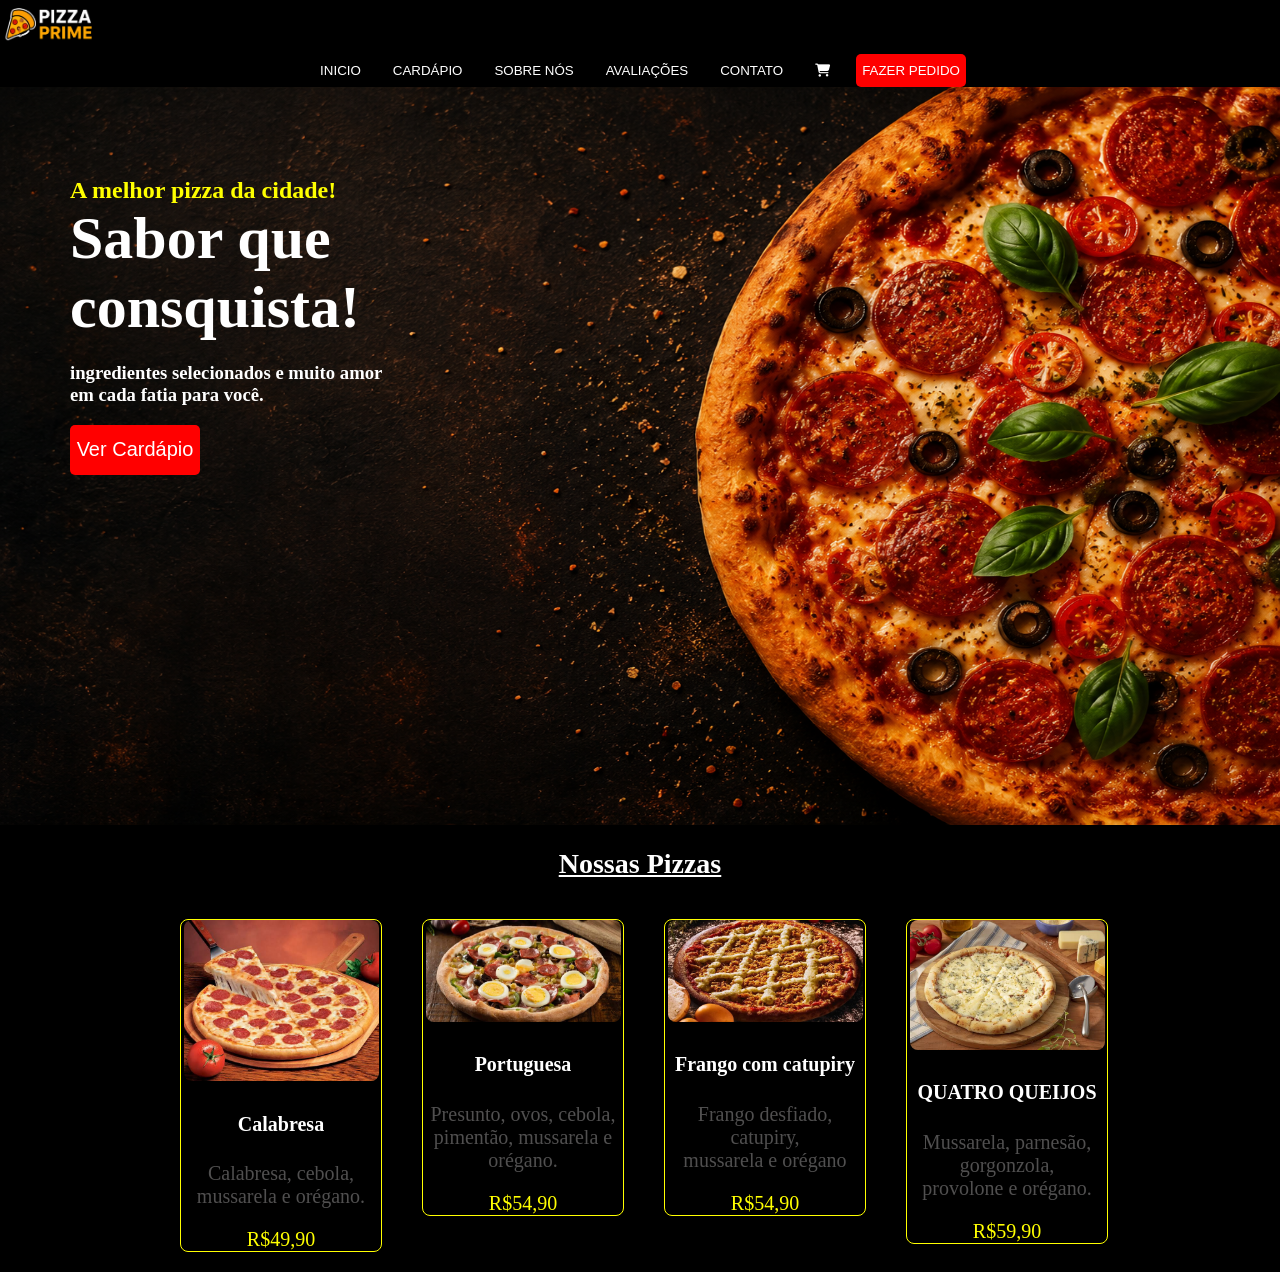
==== index.html @ d392f835 "Rename inicio.html to index.html" ====
<!doctype html>
<html lang="Pt-Br">
  <head>
    <meta charset="UTF-8" />
    <meta name="viewport" content="width=device-width, initial-scale=1.0" />
    <title>Pizza Prime</title>
    <link rel="stylesheet" href="inicio.css" />
    <link
      rel="stylesheet"
      href="https://cdnjs.cloudflare.com/ajax/libs/font-awesome/6.7.2/css/all.min.css"
    />
  </head>

  <body>
    <header>
      <img class="logo_pizza" src="pizza_logo.png" width="100px" alt="logo" />
      <div class="botoes">
        <button><a href="inicio.html">INICIO</a></button>
        <button><a href="cardapio.html">CARDÁPIO</a></button>
        <button><a href="sobrenos.html">SOBRE NÓS</a></button>
        <button><a href="avaliacoes.html">AVALIAÇÕES</a></button>
        <button><a href="contato.html">CONTATO</a></button>
        <button class="">
          <a href="#"><i class="fa-solid fa-cart-shopping"></i></a>
        </button>
        <button id="btn_pedido">
          <a id="fazer_pedido" href="">FAZER PEDIDO</a>
        </button>
      </div>
    </header>

    <nav class="nav_banner">
      <div id="textos_banner">
        <h1 id="titulo_banner">
          <mark style="color: yellow; background-color: transparent">
            A melhor pizza da cidade!</mark
          ><br />
          <span
            >Sabor que <br />
            consquista!</span
          >
        </h1>
        <h3>
          ingredientes selecionados e muito amor <br />
          em cada fatia para você.
        </h3>
        <div>
          <button class="btn_Banner">
            <a href="cardapio.html">Ver Cardápio</a>
          </button>
        </div>
      </div>

      <img src="42e05af4-6553-4121-8620-4ac8bafa769c.png" alt="" />
    </nav>
    <h1 class="nav_Pizzas">Nossas Pizzas</h1>
    <nav class="pizzas">
      <div class="div_pizzas_cards">
        <div class="card1">
          <img class="pizza_calabresa" src="pizza.calabresa.jpg" alt="" />
          <h4>Calabresa</h4>
          <p>Calabresa, cebola, mussarela e orégano.</p>
          <span>R$49,90</span>
        </div>

        <div class="card2">
          <img class="pizza_portuguesa" src="pizza.portuguesa.jpg" alt="" />
          <h4>Portuguesa</h4>
          <p>
            Presunto, ovos, cebola, <br />
            pimentão, mussarela e orégano.
          </p>
          <span>R$54,90</span>

        </div>

        <div class="card3">
          <img class="pizza_frangocomcatupiry" src="frango.com.catupiry.jpg" alt="">
          <h4>Frango com catupiry</h4>
          <p>
            Frango desfiado, catupiry, <br />
            mussarela e orégano
          </p>
          <span>R$54,90</span>
        </div>

        <div class="card4">
          <img
            class="pizza_quatroqueijos"
            src="pizza.quatroqueijos.jpg"
            alt=""
          />
          <h4>QUATRO QUEIJOS</h4>
          <p>
            Mussarela, parnesão, gorgonzola, <br />
            provolone e orégano.
          </p>
          <span>R$59,90</span>
        </div>
      </div>
    </nav>
  </body>
</html>
---- inicio.css ----
body {
  margin: 0px;
  padding: 0px;
  background-color: black;
}

@media screen and (max-width: 1366px) {
  .botoes {
    text-align: center;
    justify-content: center;
    display: grid;
    gap: 20px;
  }

  a {
    text-decoration: none;
    color: white;
  }
}

button {
  background-color: black;
  color: white;
  border: none;
  cursor: pointer;
  flex-direction: row;
}

.botoes {
  display: flex;
}

.logo_pizza {
  border-radius: 8px;
}

header {
  background-color: black;
}

.menu {
  background: transparent;
  border: none;
  color: white;
  font-size: 28px;
  transition: 0.3s;
  cursor: pointer;
}

.menu:hover {
  color: red;
}

#btn_pedido {
  background-color: red;
  height: 33px;
  border-radius: 5px;
}

#fazer_pedido:hover {
  color: white;
}

a:hover {
  color: red;
}

nav > img {
  background-image: url(42e05af4-6553-4121-8620-4ac8bafa769c.png);
  background-size: cover;
  background-position: center;
  background-repeat: no-repeat;

  width: 100%;
  height: 82vh;
}

#textos_banner {
  position: absolute;
  padding-left: 70px;
  padding-top: 70px;
}

#textos_banner > h3 {
  color: white;
}

#titulo_banner > span {
  color: white;
  font-size: 60px;
}

.btn_Banner {
  background-color: red;
  width: 130px;
  height: 50px;
  border-radius: 5px;
  font-size: 20px;
}

.btn_Banner:hover {
  color: white;
}

.nav_Pizzas {
  text-align: center;
  color: white;
  font-size: 28px;
  text-decoration: underline;
}

.div_pizzas_cards{
    padding-left: 160px;
}

.card1,
.card2,
.card3,
.card4  {
  border: 1px solid yellow;
  width: 200px;
  text-align: center;
  color: white;
  font-size: 20px;
  float: left;
  border-radius: 8px;
  margin: 20px;

}

.pizza_calabresa, .pizza_quatroqueijos, .pizza_frangocomcatupiry, .pizza_portuguesa{
  border-radius: 8px;
  width: 195px;
}


.card1 > p{
  color: rgb(80, 79, 79);
}


.card2 > p{
  color: rgb(80, 79, 79);
}


.card3 > p{
  color: rgb(80, 79, 79);
}


.card4 > p{
  color: rgb(80, 79, 79);
}


.card1 > span{
  color: yellow;
}
.card2 > span{
  color: yellow;
}
.card3 > span{
  color: yellow;
}
.card4 > span{
  color: yellow;
}
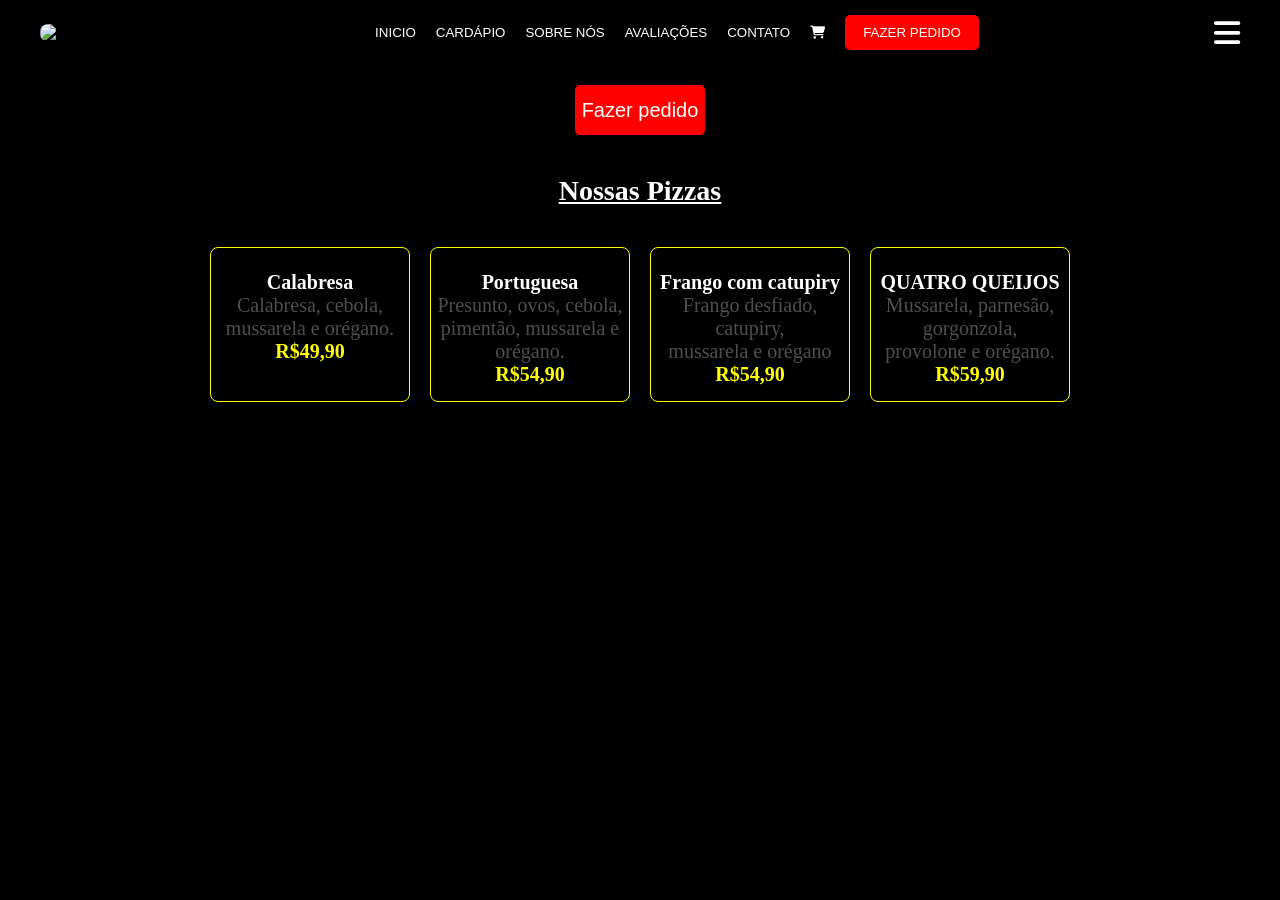
==== commit b5198031: "Add files via upload" ====
--- a/index.html
+++ b/index.html
@@ -13,7 +13,7 @@
 
   <body>
     <header>
-      <img class="logo_pizza" src="pizza_logo.png" width="100px" alt="logo" />
+      <img class="logo_pizza" src="../imagens/pizza_logo.png" width="100px" alt="logo" />
       <div class="botoes">
         <button><a href="inicio.html">INICIO</a></button>
         <button><a href="cardapio.html">CARDÁPIO</a></button>
@@ -27,44 +27,38 @@
           <a id="fazer_pedido" href="">FAZER PEDIDO</a>
         </button>
       </div>
+
+      <i class="fa-solid fa-bars menu-hamburguer"></i>
     </header>
 
     <nav class="nav_banner">
       <div id="textos_banner">
-        <h1 id="titulo_banner">
-          <mark style="color: yellow; background-color: transparent">
-            A melhor pizza da cidade!</mark
-          ><br />
-          <span
-            >Sabor que <br />
-            consquista!</span
-          >
-        </h1>
-        <h3>
-          ingredientes selecionados e muito amor <br />
-          em cada fatia para você.
-        </h3>
+       
         <div>
-          <button class="btn_Banner">
-            <a href="cardapio.html">Ver Cardápio</a>
-          </button>
+         
         </div>
       </div>
+ 
+      <div class="banner">
+              <img class="img" src="imagens/fundo_saborqueconquista.png" alt="" />
+      <button class="btn_Banner"><a href="">Fazer pedido</a></button>
+      </div>
 
-      <img src="42e05af4-6553-4121-8620-4ac8bafa769c.png" alt="" />
+
+     
     </nav>
     <h1 class="nav_Pizzas">Nossas Pizzas</h1>
     <nav class="pizzas">
       <div class="div_pizzas_cards">
         <div class="card1">
-          <img class="pizza_calabresa" src="pizza.calabresa.jpg" alt="" />
+          <img class="pizza_calabresa" src="../imagens/pizza.calabresa.jpg" alt="" />
           <h4>Calabresa</h4>
           <p>Calabresa, cebola, mussarela e orégano.</p>
           <span>R$49,90</span>
         </div>
 
         <div class="card2">
-          <img class="pizza_portuguesa" src="pizza.portuguesa.jpg" alt="" />
+          <img class="pizza_portuguesa" src="../imagens/pizza.portuguesa.jpg" alt="" />
           <h4>Portuguesa</h4>
           <p>
             Presunto, ovos, cebola, <br />
@@ -75,7 +69,7 @@
         </div>
 
         <div class="card3">
-          <img class="pizza_frangocomcatupiry" src="frango.com.catupiry.jpg" alt="">
+          <img class="pizza_frangocomcatupiry" src="../imagens/frango.com.catupiry.jpg" alt="">
           <h4>Frango com catupiry</h4>
           <p>
             Frango desfiado, catupiry, <br />
@@ -87,7 +81,7 @@
         <div class="card4">
           <img
             class="pizza_quatroqueijos"
-            src="pizza.quatroqueijos.jpg"
+            src="../imagens/pizza.quatroqueijos.jpg"
             alt=""
           />
           <h4>QUATRO QUEIJOS</h4>
@@ -101,3 +95,13 @@
     </nav>
   </body>
 </html>
+
+
+<script>
+  const menu = document.querySelector(".botoes");
+const botao = document.querySelector(".menu-hamburguer");
+
+botao.addEventListener("click", () => {
+    menu.classList.toggle("ativo");
+});
+</script>
--- a/inicio.css
+++ b/inicio.css
@@ -1,168 +1,187 @@
-body {
-  margin: 0px;
-  padding: 0px;
-  background-color: black;
+/* ===========================
+   RESET
+=========================== */
+
+* {
+    margin: 0;
+    padding: 0;
+    box-sizing: border-box;
 }
 
-@media screen and (max-width: 1366px) {
-  .botoes {
-    text-align: center;
-    justify-content: center;
-    display: grid;
+body {
+    background: black;
+}
+
+/* ===========================
+   HEADER
+=========================== */
+
+header {
+    background: black;
+    display: flex;
+    justify-content: space-between;
+    align-items: center;
+    padding: 15px 40px;
+}
+
+.logo_pizza {
+    border-radius: 8px;
+}
+
+.botoes {
+    display: flex;
+    align-items: center;
     gap: 20px;
-  }
-
-  a {
-    text-decoration: none;
-    color: white;
-  }
 }
 
 button {
-  background-color: black;
-  color: white;
-  border: none;
-  cursor: pointer;
-  flex-direction: row;
+    background: none;
+    border: none;
+    cursor: pointer;
 }
 
-.botoes {
-  display: flex;
+a {
+    text-decoration: none;
+    color: white;
+    transition: .3s;
 }
 
-.logo_pizza {
-  border-radius: 8px;
-}
-
-header {
-  background-color: black;
-}
-
-.menu {
-  background: transparent;
-  border: none;
-  color: white;
-  font-size: 28px;
-  transition: 0.3s;
-  cursor: pointer;
-}
-
-.menu:hover {
-  color: red;
+a:hover {
+    color: red;
 }
 
 #btn_pedido {
-  background-color: red;
-  height: 33px;
-  border-radius: 5px;
+    background: red;
+    border-radius: 5px;
+    padding: 10px 18px;
 }
 
 #fazer_pedido:hover {
-  color: white;
+    color: white;
 }
 
-a:hover {
-  color: red;
+/* ===========================
+   MENU HAMBÚRGUER
+=========================== */
+
+.menu-hamburguer {
+    display: none;
+    font-size: 30px;
+    color: white;
+    cursor: pointer;
 }
 
-nav > img {
-  background-image: url(42e05af4-6553-4121-8620-4ac8bafa769c.png);
-  background-size: cover;
-  background-position: center;
-  background-repeat: no-repeat;
+/* ===========================
+   BANNER
+=========================== */
 
-  width: 100%;
-  height: 82vh;
+.banner {
+    text-align: center;
 }
 
-#textos_banner {
-  position: absolute;
-  padding-left: 70px;
-  padding-top: 70px;
-}
-
-#textos_banner > h3 {
-  color: white;
-}
-
-#titulo_banner > span {
-  color: white;
-  font-size: 60px;
+.banner img {
+    max-width: 100%;
+    height: auto;
+    display: block;
+    margin: auto;
 }
 
 .btn_Banner {
-  background-color: red;
-  width: 130px;
-  height: 50px;
-  border-radius: 5px;
-  font-size: 20px;
+    margin-top: 20px;
+    width: 130px;
+    height: 50px;
+    background: red;
+    border-radius: 5px;
+    font-size: 20px;
 }
 
-.btn_Banner:hover {
-  color: white;
+.banner button a:hover {
+    color: white;
 }
 
+/* ===========================
+   PIZZAS
+=========================== */
+
 .nav_Pizzas {
-  text-align: center;
-  color: white;
-  font-size: 28px;
-  text-decoration: underline;
+    text-align: center;
+    color: white;
+    font-size: 28px;
+    text-decoration: underline;
+    margin: 40px 0;
 }
 
-.div_pizzas_cards{
-    padding-left: 160px;
+.div_pizzas_cards {
+    display: flex;
+    flex-wrap: wrap;
+    justify-content: center;
+    gap: 20px;
 }
 
 .card1,
 .card2,
 .card3,
-.card4  {
-  border: 1px solid yellow;
-  width: 200px;
-  text-align: center;
-  color: white;
-  font-size: 20px;
-  float: left;
-  border-radius: 8px;
-  margin: 20px;
-
+.card4 {
+    width: 200px;
+    border: 1px solid yellow;
+    border-radius: 8px;
+    text-align: center;
+    color: white;
+    font-size: 20px;
+    padding-bottom: 15px;
 }
 
-.pizza_calabresa, .pizza_quatroqueijos, .pizza_frangocomcatupiry, .pizza_portuguesa{
-  border-radius: 8px;
-  width: 195px;
+.pizza_calabresa,
+.pizza_portuguesa,
+.pizza_frangocomcatupiry,
+.pizza_quatroqueijos {
+    width: 100%;
+    border-radius: 8px;
 }
 
-
-.card1 > p{
-  color: rgb(80, 79, 79);
+.card1 p,
+.card2 p,
+.card3 p,
+.card4 p {
+    color: rgb(80,79,79);
 }
 
-
-.card2 > p{
-  color: rgb(80, 79, 79);
+.card1 span,
+.card2 span,
+.card3 span,
+.card4 span {
+    color: yellow;
+    font-weight: bold;
 }
 
+/* ===========================
+   RESPONSIVO
+=========================== */
 
-.card3 > p{
-  color: rgb(80, 79, 79);
-}
+@media screen and (max-width:768px){
 
+    header{
+        padding: 15px 20px;
+    }
 
-.card4 > p{
-  color: rgb(80, 79, 79);
-}
+    .botoes{
+        display: none;
+    }
 
+    .menu-hamburguer{
+        display: block;
+    }
 
-.card1 > span{
-  color: yellow;
-}
-.card2 > span{
-  color: yellow;
-}
-.card3 > span{
-  color: yellow;
-}
-.card4 > span{
-  color: yellow;
+    .botoes.ativo{
+        display: flex;
+        flex-direction: column;
+        position: absolute;
+        top: 80px;
+        left: 0;
+        width: 100%;
+        background: #111;
+        padding: 20px;
+        gap: 20px;
+    }
+
 }
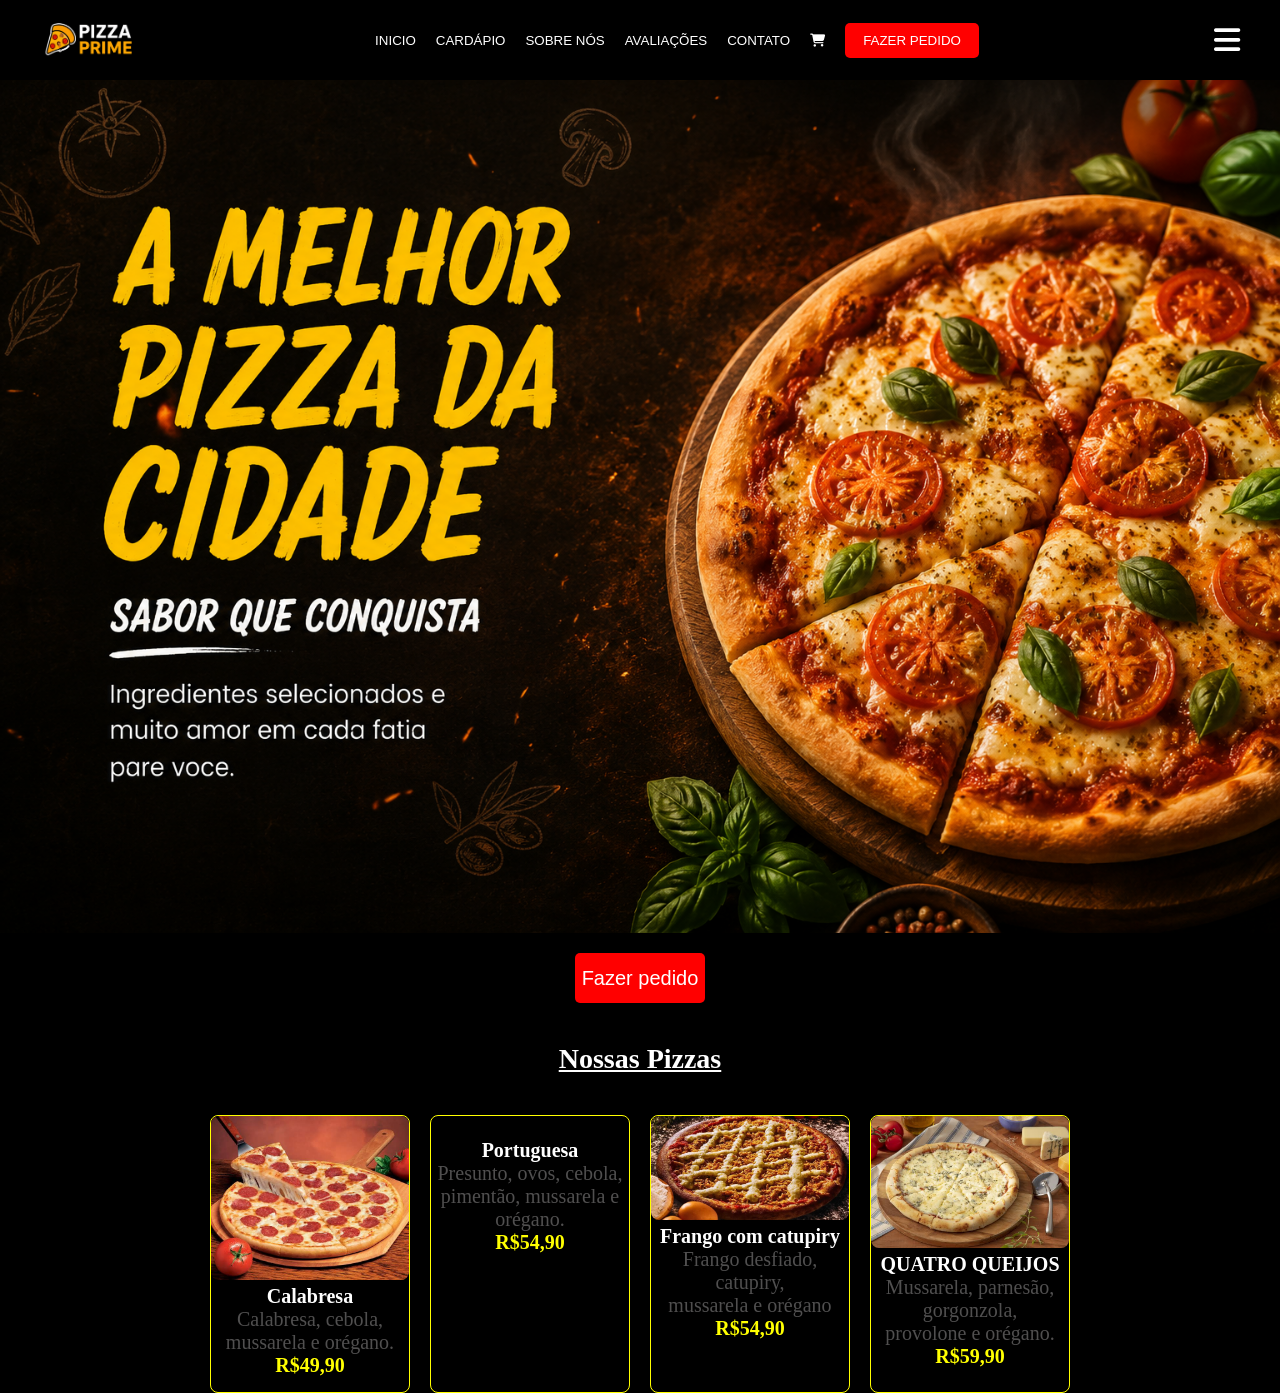
==== commit f1a1560f: "Add files via upload" ====
--- a/index.html
+++ b/index.html
@@ -13,7 +13,7 @@
 
   <body>
     <header>
-      <img class="logo_pizza" src="../imagens/pizza_logo.png" width="100px" alt="logo" />
+      <img class="logo_pizza" src="pizza_logo.png" width="100px" alt="logo" />
       <div class="botoes">
         <button><a href="inicio.html">INICIO</a></button>
         <button><a href="cardapio.html">CARDÁPIO</a></button>
@@ -40,7 +40,7 @@
       </div>
  
       <div class="banner">
-              <img class="img" src="imagens/fundo_saborqueconquista.png" alt="" />
+              <img class="img" src="fundo_saborqueconquista.png" alt="" />
       <button class="btn_Banner"><a href="">Fazer pedido</a></button>
       </div>
 
@@ -51,7 +51,7 @@
     <nav class="pizzas">
       <div class="div_pizzas_cards">
         <div class="card1">
-          <img class="pizza_calabresa" src="../imagens/pizza.calabresa.jpg" alt="" />
+          <img class="pizza_calabresa" src="pizza.calabresa.jpg" alt="" />
           <h4>Calabresa</h4>
           <p>Calabresa, cebola, mussarela e orégano.</p>
           <span>R$49,90</span>
@@ -69,7 +69,7 @@
         </div>
 
         <div class="card3">
-          <img class="pizza_frangocomcatupiry" src="../imagens/frango.com.catupiry.jpg" alt="">
+          <img class="pizza_frangocomcatupiry" src="frango.com.catupiry.jpg" alt="">
           <h4>Frango com catupiry</h4>
           <p>
             Frango desfiado, catupiry, <br />
@@ -81,7 +81,7 @@
         <div class="card4">
           <img
             class="pizza_quatroqueijos"
-            src="../imagens/pizza.quatroqueijos.jpg"
+            src="pizza.quatroqueijos.jpg"
             alt=""
           />
           <h4>QUATRO QUEIJOS</h4>
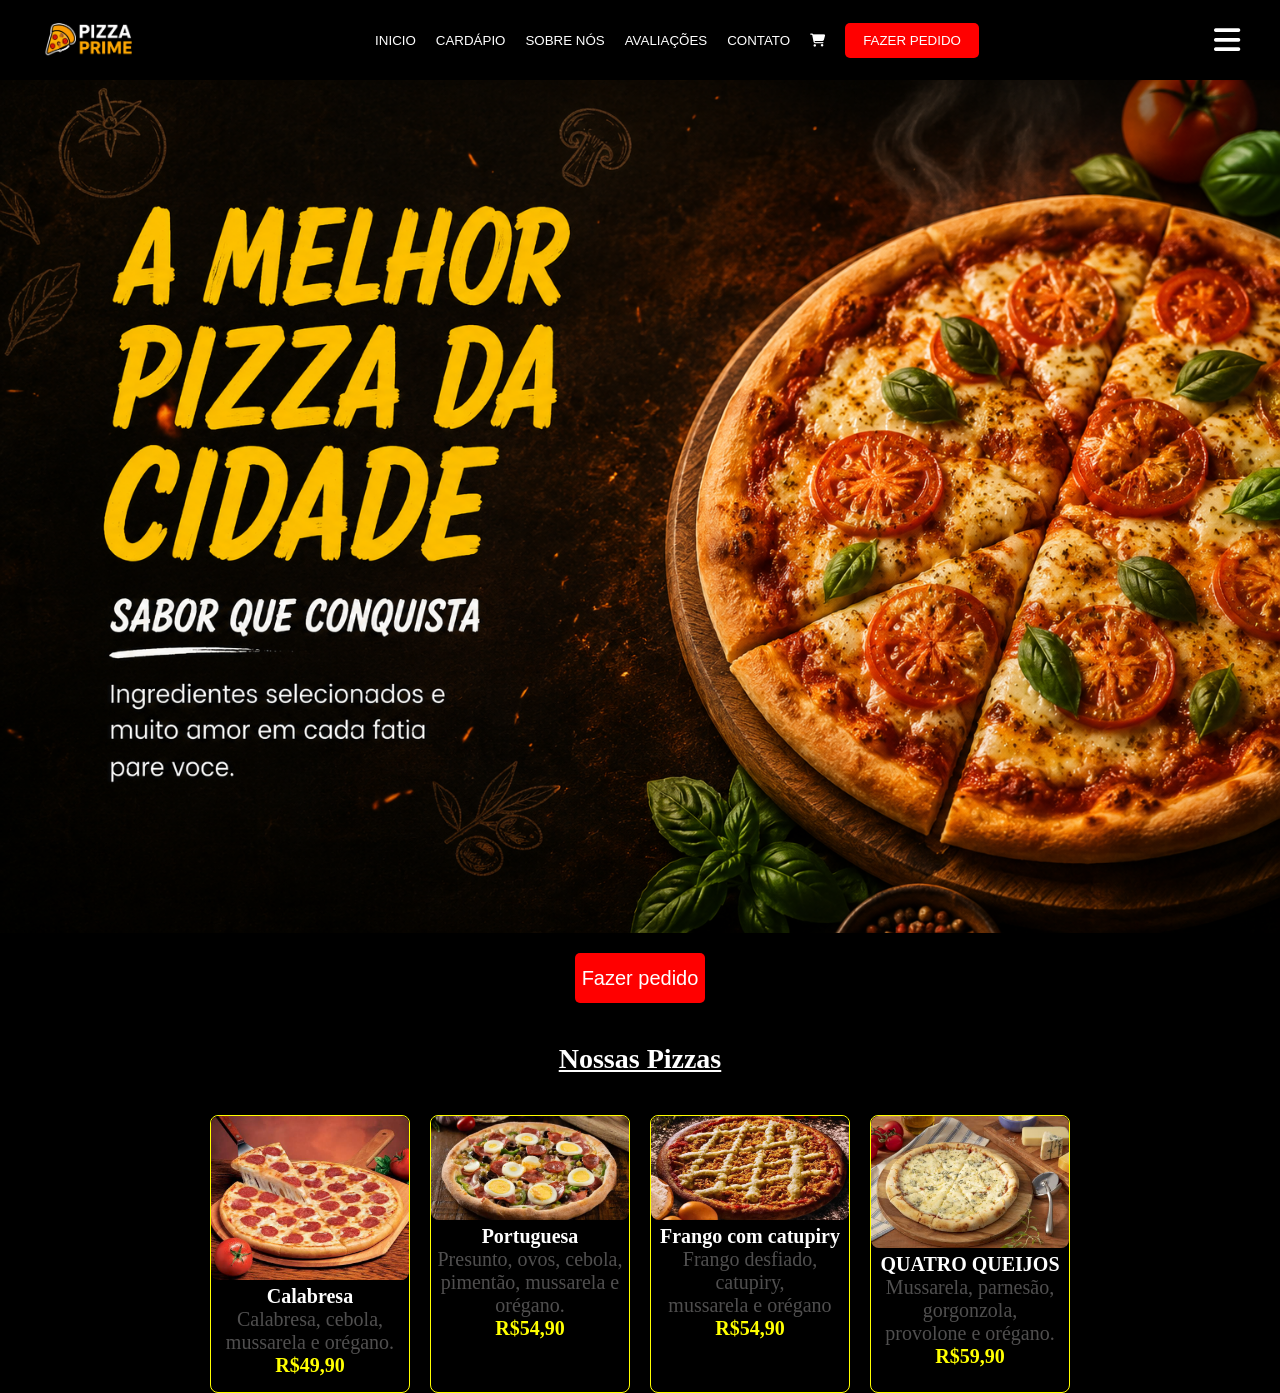
==== commit 66b36a73: "Add files via upload" ====
--- a/index.html
+++ b/index.html
@@ -4,7 +4,7 @@
     <meta charset="UTF-8" />
     <meta name="viewport" content="width=device-width, initial-scale=1.0" />
     <title>Pizza Prime</title>
-    <link rel="stylesheet" href="inicio.css" />
+    <link rel="stylesheet" href="index.css" />
     <link
       rel="stylesheet"
       href="https://cdnjs.cloudflare.com/ajax/libs/font-awesome/6.7.2/css/all.min.css"
@@ -15,12 +15,12 @@
     <header>
       <img class="logo_pizza" src="pizza_logo.png" width="100px" alt="logo" />
       <div class="botoes">
-        <button><a href="inicio.html">INICIO</a></button>
-        <button><a href="cardapio.html">CARDÁPIO</a></button>
-        <button><a href="sobrenos.html">SOBRE NÓS</a></button>
-        <button><a href="avaliacoes.html">AVALIAÇÕES</a></button>
-        <button><a href="contato.html">CONTATO</a></button>
-        <button class="">
+        <button class="btn1"><a href="index.html">INICIO</a></button>
+        <button class="btn2"><a href="cardapio.html">CARDÁPIO</a></button>
+        <button class="btn3"><a href="sobrenos.html">SOBRE NÓS</a></button>
+        <button class="btn4"><a href="avaliacoes.html">AVALIAÇÕES</a></button>
+        <button class="btn5"><a href="contato.html">CONTATO</a></button>
+        <button class="btn6">
           <a href="#"><i class="fa-solid fa-cart-shopping"></i></a>
         </button>
         <button id="btn_pedido">
@@ -58,7 +58,7 @@
         </div>
 
         <div class="card2">
-          <img class="pizza_portuguesa" src="../imagens/pizza.portuguesa.jpg" alt="" />
+          <img class="pizza_portuguesa" src="pizza.portuguesa.jpg" alt="" />
           <h4>Portuguesa</h4>
           <p>
             Presunto, ovos, cebola, <br />
--- a/index.css
+++ b/index.css
@@ -0,0 +1,218 @@
+/* ===========================
+   RESET
+=========================== */
+
+* {
+    margin: 0;
+    padding: 0;
+    box-sizing: border-box;
+}
+
+body {
+    background: black;
+}
+
+/* ===========================
+   HEADER
+=========================== */
+
+header {
+    background: black;
+    display: flex;
+    justify-content: space-between;
+    align-items: center;
+    padding: 15px 40px;
+}
+
+.logo_pizza {
+    border-radius: 8px;
+}
+
+.botoes {
+    display: flex;
+    align-items: center;
+    gap: 20px;
+}
+
+.btn1:hover{
+border-bottom: 1px solid red;
+transition: 1s;
+}
+
+.btn2:hover{
+border-bottom: 1px solid red;
+transition: 1s;
+}
+
+.btn3:hover{
+border-bottom: 1px solid red;
+transition: 1s;
+}
+
+
+.btn4:hover{
+border-bottom: 1px solid red;
+transition: 1s;
+}
+
+.btn5:hover{
+border-bottom: 1px solid red;
+transition: 1s;
+}
+
+.btn6:hover{
+border-bottom: 1px solid red;
+transition: 1s;
+}
+
+button {
+    background: none;
+    border: none;
+    cursor: pointer;
+}
+
+a {
+    text-decoration: none;
+    color: white;
+    transition: .3s;
+}
+
+a:hover {
+    color: red;
+}
+
+#btn_pedido {
+    background: red;
+    border-radius: 5px;
+    padding: 10px 18px;
+}
+
+#fazer_pedido:hover {
+    color: white;
+}
+
+/* ===========================
+   MENU HAMBÚRGUER
+=========================== */
+
+.menu-hamburguer {
+    display: none;
+    font-size: 30px;
+    color: white;
+    cursor: pointer;
+}
+
+/* ===========================
+   BANNER
+=========================== */
+
+.banner {
+    text-align: center;
+}
+
+.banner img {
+    max-width: 100%;
+    height: auto;
+    display: block;
+    margin: auto;
+}
+
+.btn_Banner {
+    margin-top: 20px;
+    width: 130px;
+    height: 50px;
+    background: red;
+    border-radius: 5px;
+    font-size: 20px;
+}
+
+.banner button a:hover {
+    color: white;
+}
+
+/* ===========================
+   PIZZAS
+=========================== */
+
+.nav_Pizzas {
+    text-align: center;
+    color: white;
+    font-size: 28px;
+    text-decoration: underline;
+    margin: 40px 0;
+}
+
+.div_pizzas_cards {
+    display: flex;
+    flex-wrap: wrap;
+    justify-content: center;
+    gap: 20px;
+}
+
+.card1,
+.card2,
+.card3,
+.card4 {
+    width: 200px;
+    border: 1px solid yellow;
+    border-radius: 8px;
+    text-align: center;
+    color: white;
+    font-size: 20px;
+    padding-bottom: 15px;
+}
+
+.pizza_calabresa,
+.pizza_portuguesa,
+.pizza_frangocomcatupiry,
+.pizza_quatroqueijos {
+    width: 100%;
+    border-radius: 8px;
+}
+
+.card1 p,
+.card2 p,
+.card3 p,
+.card4 p {
+    color: rgb(80,79,79);
+}
+
+.card1 span,
+.card2 span,
+.card3 span,
+.card4 span {
+    color: yellow;
+    font-weight: bold;
+}
+
+/* ===========================
+   RESPONSIVO
+=========================== */
+
+@media screen and (max-width:768px){
+
+    header{
+        padding: 15px 20px;
+    }
+
+    .botoes{
+        display: none;
+    }
+
+    .menu-hamburguer{
+        display: block;
+    }
+
+    .botoes.ativo{
+        display: flex;
+        flex-direction: column;
+        position: absolute;
+        top: 80px;
+        left: 0;
+        width: 100%;
+        background: #111;
+        padding: 20px;
+        gap: 20px;
+    }
+
+}
